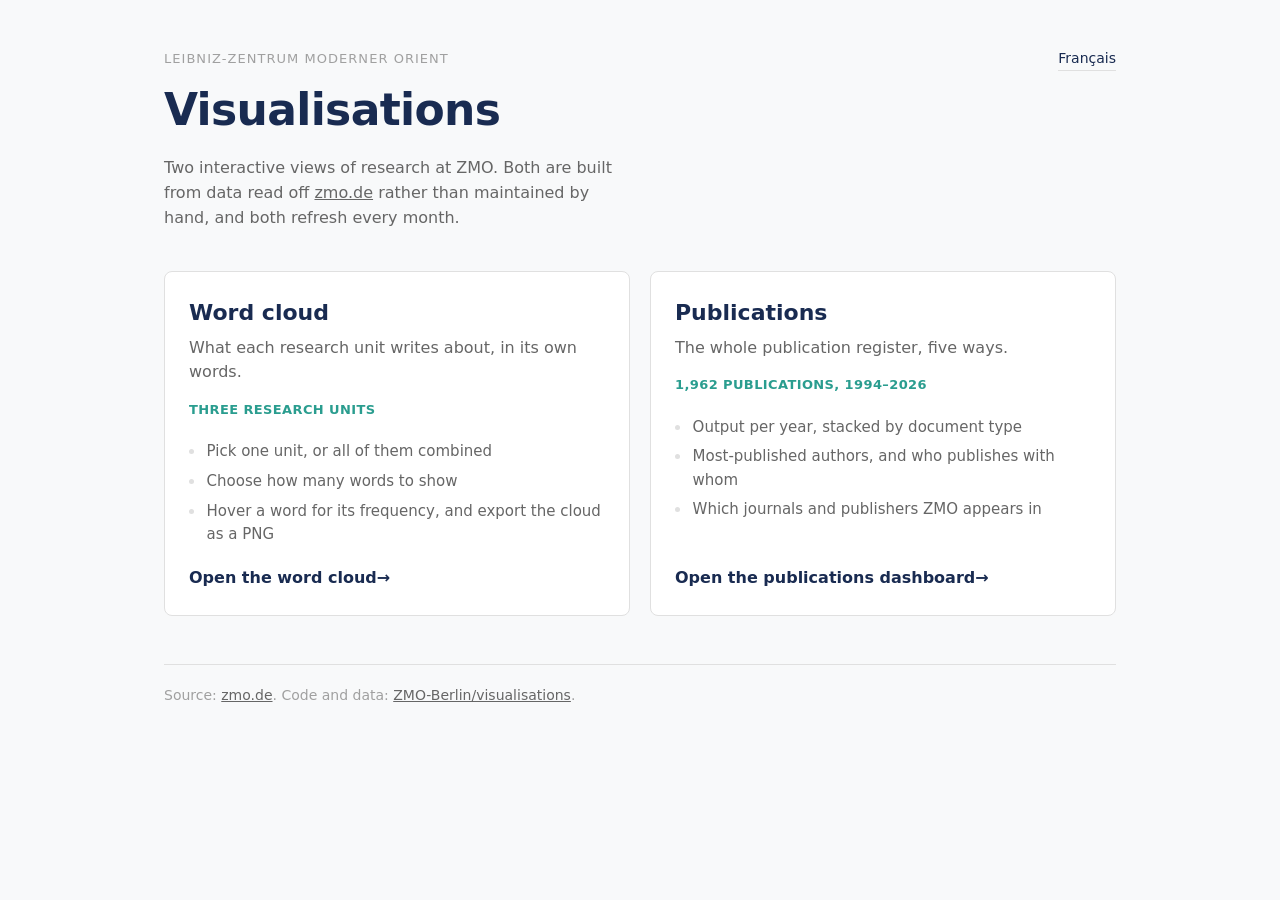
==== index.html @ 85525a02 "Add a landing page at the site root The root served the README through Jekyll's default theme, which" ====
<!DOCTYPE html>
<html lang="en">
<head>
    <meta charset="UTF-8">
    <meta name="viewport" content="width=device-width, initial-scale=1.0">
    <title>ZMO Visualisations</title>
    <!--
        Language-detecting redirect, the same shape each app uses one level
        down. Relative, so it works from a local server, a user site and a
        project page alike, with no host sniffing and no path to update if the
        repository is renamed.
    -->
    <meta http-equiv="refresh" content="0; url=en/">
    <link rel="canonical" href="en/">
</head>
<body>
    <p>Redirecting… <a href="en/">Continue in English</a> · <a href="fr/">Continuer en français</a></p>
    <script>
        // Send French-preferring visitors to the localised page. The meta
        // refresh above is the no-JavaScript fallback.
        var prefersFrench = (navigator.languages || [navigator.language || ''])
            .some(function (lang) { return String(lang).toLowerCase().startsWith('fr'); });
        window.location.replace(prefersFrench ? 'fr/' : 'en/');
    </script>
</body>
</html>
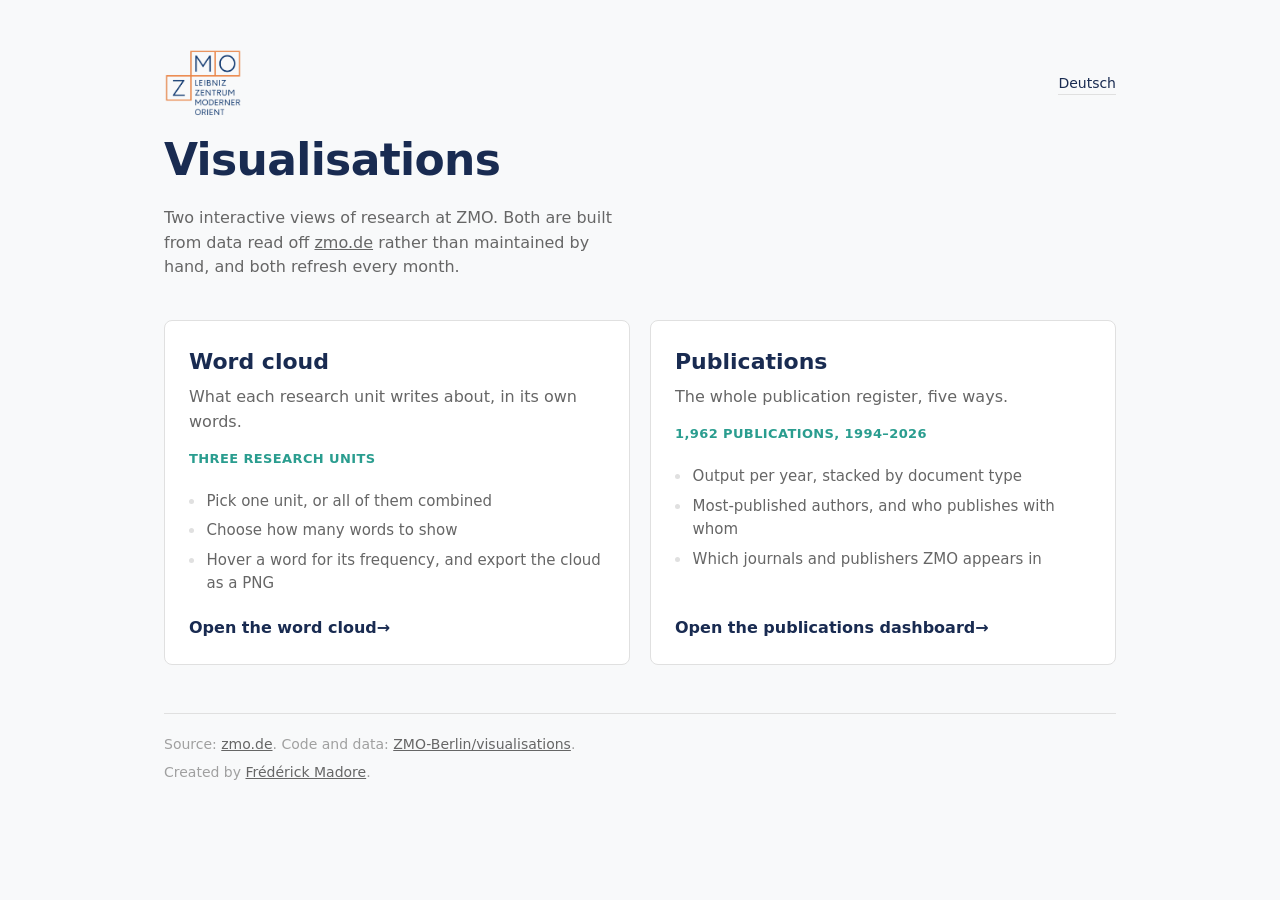
==== commit 25c8d6cd: "Publish in German instead of French, and credit the author The second language was French, which no " ====
--- a/index.html
+++ b/index.html
@@ -14,13 +14,13 @@
     <link rel="canonical" href="en/">
 </head>
 <body>
-    <p>Redirecting… <a href="en/">Continue in English</a> · <a href="fr/">Continuer en français</a></p>
+    <p>Redirecting… <a href="en/">Continue in English</a> · <a href="de/">Weiter auf Deutsch</a></p>
     <script>
-        // Send French-preferring visitors to the localised page. The meta
+        // Send German-preferring visitors to the localised page. The meta
         // refresh above is the no-JavaScript fallback.
-        var prefersFrench = (navigator.languages || [navigator.language || ''])
-            .some(function (lang) { return String(lang).toLowerCase().startsWith('fr'); });
-        window.location.replace(prefersFrench ? 'fr/' : 'en/');
+        var prefersGerman = (navigator.languages || [navigator.language || ''])
+            .some(function (lang) { return String(lang).toLowerCase().startsWith('de'); });
+        window.location.replace(prefersGerman ? 'de/' : 'en/');
     </script>
 </body>
 </html>
